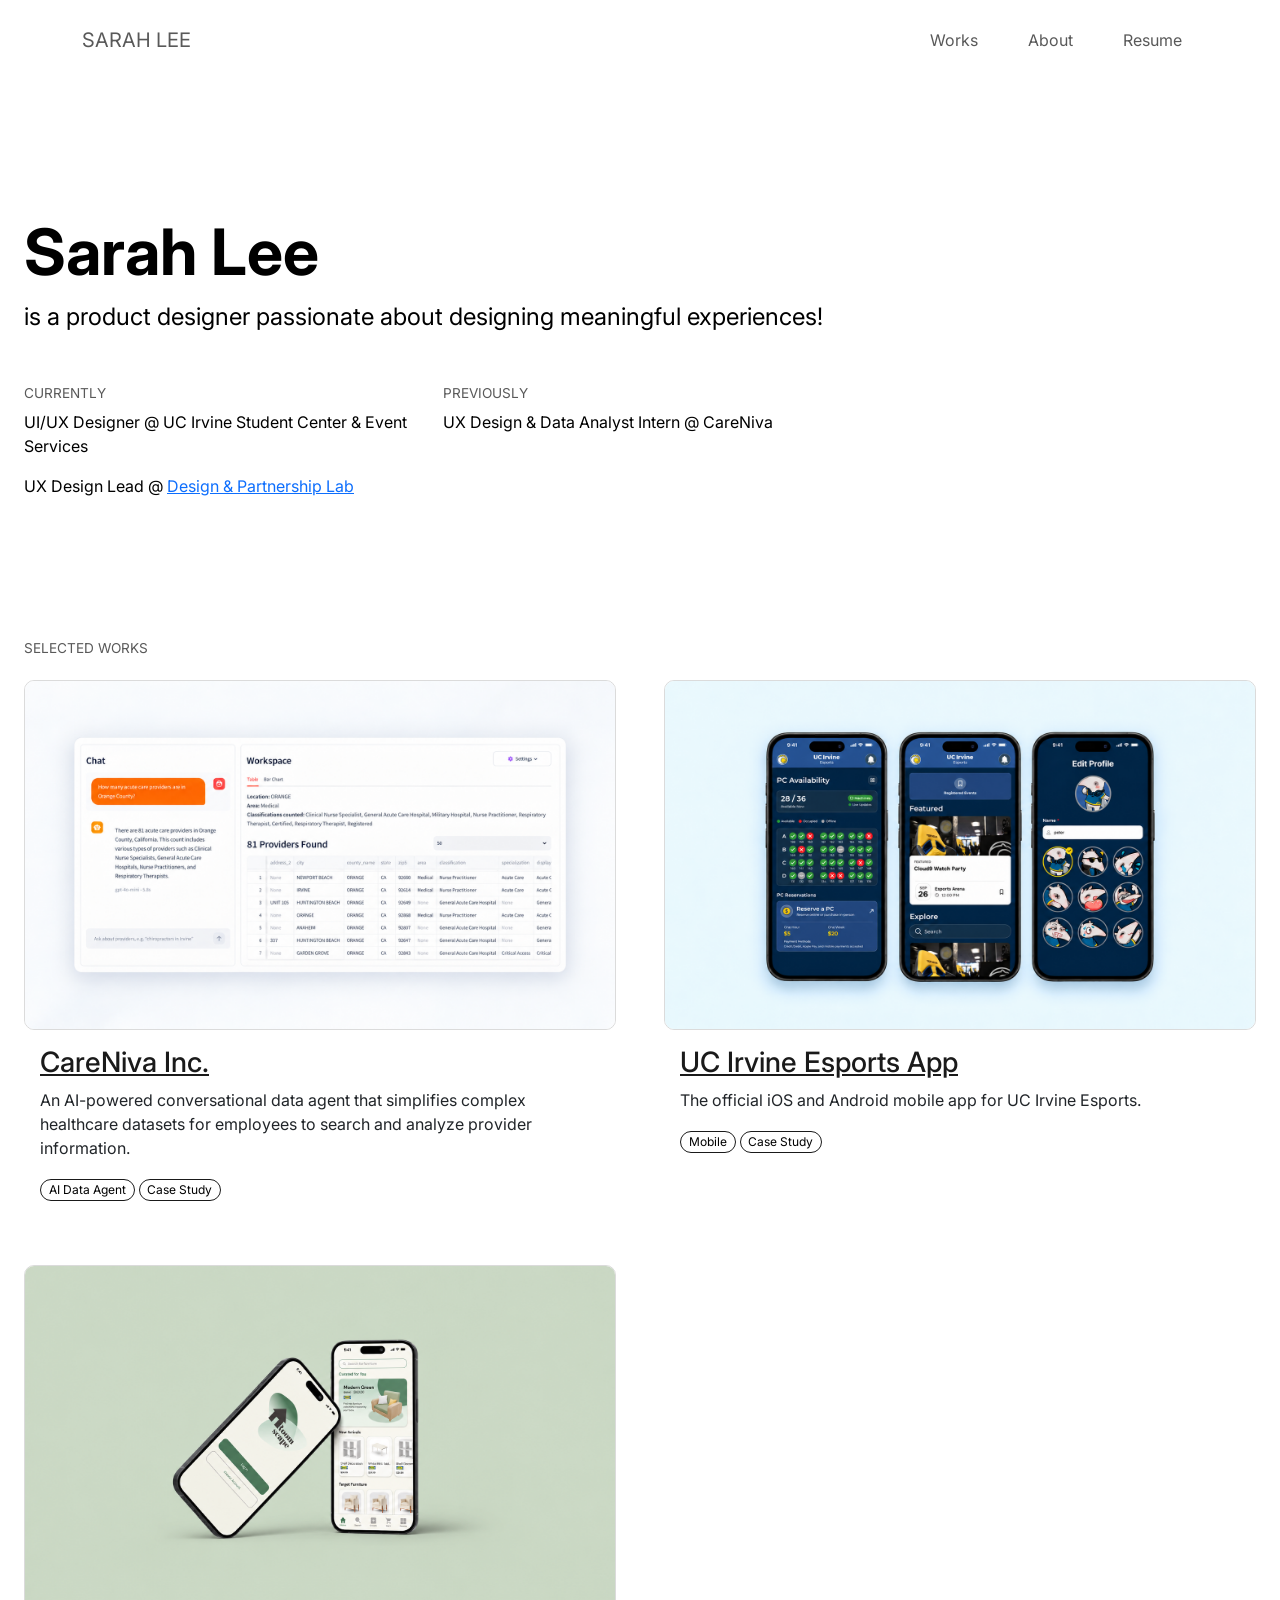
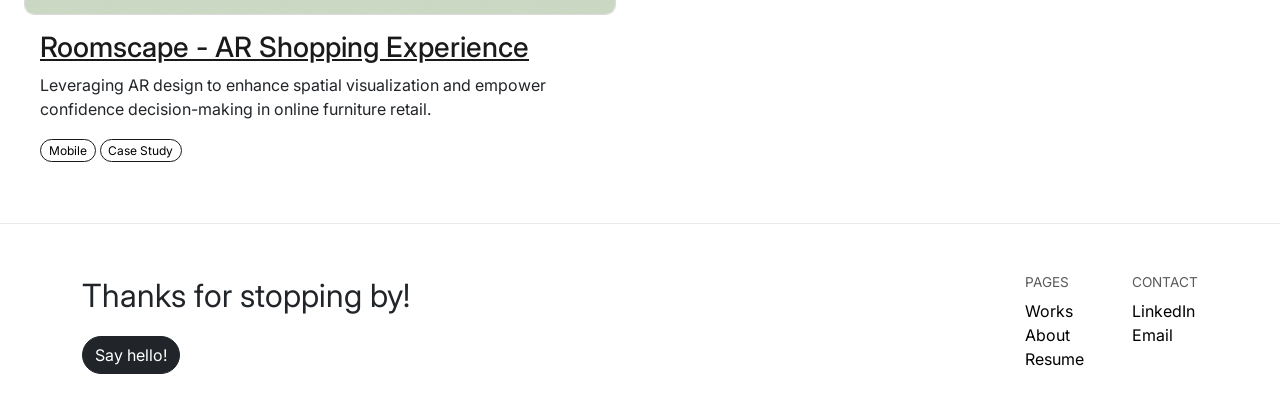
==== index.html @ 3496c500 "Edited roomscape cs" ====
<!doctype html>
<html lang="en">
  <!--
WRITTEN BY: Sarah Lee
EMAIL: sarahsl7@uci.edu
-->

  <head>
    <meta charset="utf-8" />
    <meta name="author" content="Sarah Lee" />
    <meta name="description" content="Portfolio" />
    <meta name="viewport" content="width=device-width,initial-scale=1" />
    <!-- you would link to an external stylesheet here! -->
    <link
      rel="stylesheet"
      href="./bootstrap-5.3.8-dist/css/bootstrap.min.css"
    />
    <link rel="stylesheet" href="index.css" />
    <!-- you would also link to Bootstrap here! -->
    <title>Sarah Lee's Portfolio</title>
  </head>
  <body>
    <a href="#main-content" class="skip-link">Skip to main content</a>
    <!-- nav bar -->
    <header>
      <nav class="navbar portfolio-nav cs-nav fixed-top" aria-label="Main">
        <div
          class="container d-flex justify-content-between align-items-center"
        >
          <a href="index.html" class="nav-brand">SARAH LEE</a>

          <ul class="nav justify-content-end">
            <li class="nav-item">
              <a
                class="nav-link"
                aria-current="page"
                href="#works"
                aria-label="Works"
                >Works</a
              >
            </li>
            <li class="nav-item">
              <a class="nav-link" href="about.html" aria-label="About">About</a>
            </li>
            <li class="nav-item">
              <a
                class="nav-link"
                href="resume.pdf"
                target="_blank"
                aria-label="Resume (opens in a new tab)"
                >Resume</a
              >
            </li>
          </ul>
        </div>
      </nav>
    </header>

    <!-- <a href="http://validator.w3.org/check?uri=referer"> W3C validator </a> -->
    <main id="main-content">
      <!-- hero/top section -->
      <section class="container top">
        <h1><strong>Sarah Lee</strong></h1>
        <p class="description">
          is a product designer passionate about designing meaningful
          experiences!
        </p>

        <div class="row mt-5">
          <div class="col-12 col-md-4 mb-3">
            <p class="label">Currently</p>
            <p>UI/UX Designer @ UC Irvine Student Center & Event Services</p>
            <p>
              UX Design Lead @
              <a
                href="https://daplab.ahnjune.com/"
                aria-label="Design & Partnership Lab"
                >Design & Partnership Lab</a
              >
            </p>
          </div>
          <div class="col-12 col-md-4 mb-3">
            <p class="label">Previously</p>
            <p>UX Design & Data Analyst Intern @ CareNiva</p>
          </div>
        </div>
      </section>

      <!-- works section -->
      <section id="works" class="container section">
        <h2 class="label mb-4">Selected Works</h2>

        <div class="row g-5">
          <!-- card #1 -->
          <div class="col-12 col-md-6">
            <div class="card h-100 works-card">
              <img
                src="CareNiva.png"
                class="card-img-top works-card-img"
                alt="Dashboard of the CareNiva AI data agent conversational bot."
              />
              <div class="card-body">
                <h3 class="card-title">
                  <a
                    href="casestudy1.html"
                    class="stretched-link works-link"
                    aria-label="CareNiva Inc."
                    >CareNiva Inc.</a
                  >
                </h3>
                <p class="card-description">
                  An AI-powered conversational data agent that simplifies
                  complex healthcare datasets for employees to search and
                  analyze provider information.
                </p>
                <div class="d-none d-md-block">
                  <span class="badge rounded-pill works-tag"
                    >AI Data Agent</span
                  >
                  <span class="badge rounded-pill works-tag">Case Study</span>
                </div>
              </div>
            </div>
          </div>

          <!-- card #2 -->
          <div class="col-12 col-md-6">
            <div class="card h-100 works-card">
              <img
                src="UCIesports.png"
                class="card-img-top works-card-img"
                alt="UC Irvine Esports app showing 3 different screens: PC availability, featured events, and editing a profile."
              />
              <div class="card-body">
                <h3 class="card-title">
                  <a
                    href="casestudy2.html"
                    class="stretched-link works-link"
                    aria-label="UC Irvine Esports App"
                    >UC Irvine Esports App</a
                  >
                </h3>
                <p class="card-description">
                  The official iOS and Android mobile app for UC Irvine Esports.
                </p>
                <div class="d-none d-md-block">
                  <span class="badge rounded-pill works-tag">Mobile</span>
                  <span class="badge rounded-pill works-tag">Case Study</span>
                </div>
              </div>
            </div>
          </div>

          <!-- card #3 -->
          <div class="col-12 col-md-6">
            <div class="card h-100 works-card">
              <img
                src="RoomscapeApp.png"
                class="card-img-top works-card-img"
                alt="Roomscape app on two phones showing a login screen and a home screen with furniture recommendations."
              />
              <div class="card-body">
                <h3 class="card-title">
                  <a
                    href="casestudy3.html"
                    class="stretched-link works-link"
                    aria-label="Roomscape"
                    >Roomscape - AR Shopping Experience</a
                  >
                </h3>
                <p class="card-description">
                  Leveraging AR design to enhance spatial visualization and
                  empower confidence decision-making in online furniture retail.
                </p>
                <div class="d-none d-md-block">
                  <span class="badge rounded-pill works-tag">Mobile</span>
                  <span class="badge rounded-pill works-tag">Case Study</span>
                </div>
              </div>
            </div>
          </div>
        </div>
      </section>
    </main>
    <!-- footer -->
    <footer id="contact" class="footer">
      <div class="container">
        <div class="row">
          <div class="col-12 col-md-6 mb-4 mb-md-0">
            <p class="footer-heading">Thanks for stopping by!</p>
            <a
              href="mailto:sarahsl7@uci.edu"
              class="btn btn-dark rounded-pill footer-btn"
              aria-label="Say hello: email Sarah Lee"
              >Say hello!</a
            >
          </div>

          <div
            class="col-12 col-md-6 d-flex gap-5 justify-content-start justify-content-md-end"
          >
            <div>
              <p class="label">Pages</p>
              <ul class="list-unstyled" aria-label="Pages">
                <li>
                  <a href="#works" class="footer-link" aria-label="Works"
                    >Works</a
                  >
                </li>
                <li>
                  <a href="about.html" class="footer-link" aria-label="About"
                    >About</a
                  >
                </li>
                <li>
                  <a
                    href="resume.pdf"
                    target="_blank"
                    rel="noopener noreferrer"
                    class="footer-link"
                    aria-label="Resume (opens in a new tab)"
                    >Resume</a
                  >
                </li>
              </ul>
            </div>

            <div>
              <p class="label">Contact</p>
              <ul class="list-unstyled" aria-label="Contact">
                <li>
                  <a
                    href="https://www.linkedin.com/in/sarah-lee-271b3a2b9/?isSelfProfile=true"
                    class="footer-link"
                    aria-label="LinkedIn"
                    >LinkedIn</a
                  >
                </li>
                <li>
                  <a
                    href="mailto:sarahsl7@uci.edu"
                    class="footer-link"
                    aria-label="Email Sarah Lee"
                    >Email</a
                  >
                </li>
              </ul>
            </div>
          </div>
        </div>
      </div>
    </footer>
    <script src="nav.js"></script>
  </body>
</html>
---- index.css ----
@import url("https://fonts.googleapis.com/css2?family=Inter:ital,opsz,wght@0,14..32,100..900;1,14..32,100..900&display=swap");

body {
  font-family: "Inter", sans-serif;
  padding-top: 90px;
}

.section {
  padding-top: 45px;
  padding-bottom: 45px;
}

.skip-link {
  color: white;
}

.portfolio-nav {
  padding: 20px;
}

.nav-brand {
  font-size: 20px;
  color: #595959;
  text-decoration: none;
}

.nav-brand:hover {
  color: #496d89;
}

.portfolio-nav .nav {
  display: flex;
  gap: 18px;
  justify-content: flex-end;
  color: #595959;
}

.portfolio-nav .nav-link {
  color: #595959;
}

.portfolio-nav .nav-link:hover {
  color: #496d89;
}

.top {
  color: black;
  position: relative;
}

@media screen and (max-width: 640px) {
  .top {
    padding-top: 40px;
    padding-bottom: 24px;
  }
}

@media screen and (min-width: 640px) and (max-width: 1024px) {
  .top {
    padding-top: 70px;
    padding-bottom: 45px;
  }
}

@media screen and (min-width: 1024px) {
  .top {
    padding-top: 100px;
    padding-bottom: 65px;
  }
}

.top h1 {
  color: black;
  font-size: 4em;
  font-weight: normal;
}

.description {
  font-size: 1.5em;
  margin-bottom: 2em;
}

.label {
  text-transform: uppercase;
  font-weight: normal;
  color: #595959;
  font-size: 0.85em;
  margin-bottom: 0.5em;
}

#works {
  scroll-margin-top: 50px;
}

.works-card-img {
  height: 350px;
  object-fit: cover;
  border-radius: 10px;
}

.works-card {
  overflow: hidden;
  border: none;
}

.works-card:hover {
  border-color: #496d89;
}

.works-card-img {
  border: 0.25px solid rgba(128, 128, 128, 0.283);
}

.works-tag {
  border: 1px solid #1a1a1a;
  font-weight: normal;
  background-color: white;
  color: black;
}

.works-link {
  color: #1a1a1a;
}

.card-body:hover .works-link {
  color: #496d89;
}

.card-body:hover .card-description {
  color: #496d89;
}

.profile-img {
  width: 100%;
  max-width: 450px;
  height: auto;
  border-radius: 12px;
}

.about-description {
  font-size: 2em;
  line-height: 1;
  margin-bottom: 1rem;
  overflow-wrap: anywhere;
}

.about-text p {
  overflow-wrap: anywhere;
}

.about-tag {
  border: 1px solid #1a1a1a;
  font-weight: normal;
  background-color: white;
  color: black;
}

.about-toolbox {
  margin-top: 60px;
}

.footer {
  padding-top: 48px;
  padding-bottom: 24px;
  background-color: white;
  border-top: 1px;
  border-top-color: #ebebeb;
  border-top-style: solid;
}

.footer-heading {
  font-weight: normal;
  font-size: 2em;
  margin-bottom: 3%;
}

.footer-btn:hover {
  background-color: #496d89;
}

.footer-link {
  text-decoration: none;
  color: black;
}

.footer-link:hover {
  color: #496d89;
}

.back-button {
  display: inline-block;
  margin-bottom: 1.5rem;
  margin-top: 1.5rem;
  color: #595959;
  text-decoration: none;
}

.back-button:hover {
  color: #496d89;
}

.cs-hero-img {
  width: 100%;
  height: 600px;
  object-fit: cover;
}

.cs-summary {
  margin-bottom: 5%;
  font-weight: normal;
}

.contact-form .form-label {
  text-transform: uppercase;
}

/* ---------- Case study page ---------- */
.cs-page {
  padding-top: 0;
}

.cs-nav {
  background-color: transparent;
  border-bottom-color: transparent;
  transition:
    background-color 0.2s,
    border-color 0.2s;
}

.cs-nav.scrolled {
  background-color: white;
  border-bottom-color: #ebebeb;
}

.cs-banner {
  padding-top: 100px;
  background-color: #ebf9fe;
  line-height: 0;
}

.cs-banner-img {
  display: block;
  width: 100%;
  height: 260px;
  object-fit: contain;
}

.cs-header {
  padding-top: 2.5rem;
}

.cs-title {
  font-weight: normal;
  font-size: 2rem;
  letter-spacing: -0.02em;
  margin-bottom: 0.5rem;
}

.cs-summary {
  color: #595959;
  font-weight: normal;
  font-size: 1rem;
  margin-bottom: 0;
}

.cs-store-badge {
  display: block;
  height: 48px;
  width: auto;
}

.cs-meta {
  margin-top: 2rem;
  padding-top: 1.5rem;
  padding-bottom: 0.5rem;
  border-top: 1px solid #ebebeb;
  border-bottom: 1px solid #ebebeb;
}

.cs-meta p {
  margin-bottom: 0.25rem;
}

.cs-body {
  padding-top: 2.5rem;
  padding-bottom: 4rem;
}

.cs-side .back-button {
  margin-top: 0;
}

.cs-sections ul {
  margin-bottom: 0;
}

.cs-section-link {
  color: #595959;
  text-decoration: none;
}

.cs-section-link:hover,
.cs-section-link.active {
  color: #1a1a1a;
}

.cs-eyebrow {
  margin-bottom: 1rem;
  color: rgb(0, 0, 227);
  font-size: 0.75rem;
  letter-spacing: 0.1em;
  text-transform: uppercase;
}

.cs-subeyebrow {
  margin-top: 2.5rem;
  margin-bottom: 1.25rem;
}

.cs-section {
  padding-top: 3.5rem;
  scroll-margin-top: 90px;
}

.cs-section:first-child {
  padding-top: 0;
}

.cs-section h2 {
  margin-bottom: 1.5rem;
  font-size: 1rem;
  font-weight: normal;
  letter-spacing: -0.01em;
  line-height: 1.375;
}

.cs-section h3 {
  margin-bottom: 0.5rem;
  font-size: 1.25rem;
  font-weight: normal;
}

.cs-section p {
  line-height: 1.65;
  overflow-wrap: anywhere;
}

.cs-box {
  margin-top: 1.5rem;
  padding: 1.75rem;
  border-radius: 16px;
  background-color: #f8f9fa;
}

.cs-box p:last-child {
  margin-bottom: 1rem;
}

.cs-content {
  max-width: 944px;
}

.cs-feature {
  padding: 2.5rem 0;
}

.cs-feature p {
  margin-bottom: 0;
}

.cs-feature + .cs-feature {
  margin-top: 1rem;
}

.cs-feature .cs-panel {
  aspect-ratio: 1 / 1;
  overflow: hidden;
  border-radius: 6px;
}

.cs-feature .cs-panel span {
  display: block;
  width: 100%;
  height: 100%;
}

.cs-feature .cs-panel img {
  display: block;
  width: 100%;
  height: 100%;
  object-fit: cover;
  transform: scale(1.45);
}

/* each screenshot has its phone at a slightly different spot, so nudge it to the center */
.cs-feature .cs-panel img.cs-shot-pc {
  transform: translate(-6.4%, 12.7%) scale(1.45);
}

.cs-feature .cs-panel img.cs-shot-event {
  transform: translate(0, 9.4%) scale(1.45);
}

.cs-feature .cs-panel img.cs-shot-rewards {
  transform: translate(2.1%, 9.9%) scale(1.45);
}

.cs-panel {
  display: flex;
  justify-content: center;
  color: #595959;
  text-align: center;
}

.cs-panel-wide {
  display: block;
  margin-top: 1rem;
  overflow: hidden;
  border: 1px solid #f5f5f5;
  border-radius: 12px;
}

.cs-panel-wide span {
  display: block;
}

.cs-panel-wide img {
  display: block;
  width: 100%;
  height: auto;
}

.cs-rule {
  margin: 1rem 0;
  border-color: #ebebeb;
  opacity: 1;
}

.cs-pain li {
  position: relative;
  padding-left: 1.75rem;
  margin-bottom: 0.9rem;
  line-height: 1.5;
}

.cs-pain li::before {
  content: "\2715";
  content: "\2715" / "";
  position: absolute;
  left: 0;
  color: rgb(0, 0, 227);
}

@media screen and (min-width: 768px) {
  .cs-banner-img {
    height: 460px;
  }

  .cs-title {
    font-size: 3rem;
  }

  .cs-section {
    padding-top: 5rem;
  }

  .cs-section h2 {
    font-size: 2.2rem;
  }

  .cs-side {
    position: sticky;
    top: 110px;
  }

  .cs-sections {
    border-left: 1px solid #ebebeb;
  }

  .cs-section-link {
    display: block;
    margin-left: -1px;
    padding: 0.35rem 0 0.35rem 1rem;
    border-left: 2px solid transparent;
  }

  .cs-section-link.active {
    border-left-color: rgb(0, 0, 227);
  }
}

@media screen and (max-width: 640px) {
  .cs-banner {
    padding-top: 180px;
  }

  .cs-box {
    padding: 1.25rem;
  }

  .cs-panel {
    min-height: 180px;
  }
}

/* ---------- Case study page: text size and side margins ---------- */
.cs-page {
  font-size: 0.9375rem;
}

/* the nav keeps the same text size as the other pages */
.cs-page .portfolio-nav {
  font-size: 1rem;
}
/*
.cs-page main .container {
  --bs-gutter-x: 3rem;
  max-width: 1180px;
} */
main .container {
  --bs-gutter-x: 3rem;
  max-width: 1300px;
}

.cs-page .cs-title {
  font-size: 2.1rem;
}

.cs-page .cs-summary {
  font-size: 1rem;
}

.cs-page .cs-eyebrow {
  font-size: 0.7rem;
}

.cs-page .cs-section h2 {
  font-size: 1.625rem;
}

.cs-page .cs-section h3 {
  font-size: 1.15rem;
}

@media screen and (min-width: 768px) {
  .cs-page .cs-title {
    font-size: 2.75rem;
  }

  .cs-page .cs-section h2 {
    font-size: 2.05rem;
  }
}

/* ---------- About page: art carousel ---------- */
/* 120px from the content above (the about section already has 45px of bottom padding) */
.art-section {
  padding-top: 75px;
  padding-bottom: 5rem;
}

.art-heading {
  margin: 0 0 8px;
  font-size: 1.5rem;
  font-weight: 500;
  line-height: 30px;
}

.art-text {
  margin: 0 0 24px;
  font-size: 1rem;
  font-weight: 400;
  line-height: 1.45;
}

.art-carousel {
  overflow: hidden;
  border-radius: 10px;
}

.art-track {
  display: flex;
  gap: 16px;
  width: max-content;
  margin: 0;
  padding: 0;
  list-style: none;
  animation: art-scroll 85s linear infinite;
}

.art-track li {
  flex: none;
}

.art-track img {
  display: block;
  width: 187px;
  height: 249px;
  object-fit: cover;
  border-radius: 10px;
}

/* moves exactly one copy of the images (plus one gap) to the left, then repeats */
@keyframes art-scroll {
  to {
    transform: translateX(calc(-50% - 8px));
  }
}

/* people who ask for less motion get a still strip they can scroll by hand */
@media (prefers-reduced-motion: reduce) {
  .art-track {
    animation: none;
  }

  .art-track li[aria-hidden="true"] {
    display: none;
  }

  .art-carousel {
    overflow-x: auto;
  }
}

/* ---------- About page: what I'm up to / learning ---------- */
.about-now {
  margin-top: 4rem;
}

.about-now .about-now-label {
  margin-bottom: 8px;
  font-size: 1rem;
  font-weight: 500;
  line-height: 1.15;
}

.about-now .about-now-text {
  margin-bottom: 0;
  font-size: 1rem;
  line-height: 1.45;
}

/* ---------- About page: work experience ---------- */
/* 120px from the content above (the about section already has 45px of bottom padding) */
.exp-section {
  padding-top: 75px;
}

.exp-heading {
  margin: 0;
  font-size: 1.5rem;
  font-weight: 400;
  line-height: 30px;
}

.exp-resume {
  display: inline-flex;
  align-items: center;
  gap: 6px;
  color: #595959;
  text-decoration: none;
}

.exp-arrow {
  flex: none;
  transition: transform 0.15s;
}

.exp-resume:hover .exp-arrow {
  transform: translate(2px, -2px);
}

.exp-resume:hover {
  color: #496d89;
}

.exp-list {
  margin: 24px 0 0;
  padding: 0;
  list-style: none;
}

.exp-row {
  display: flex;
  flex-wrap: wrap;
  align-items: center;
  column-gap: 8px;
  row-gap: 2px;
  min-height: 24px;
  /* thin line 8px under each row, like the example (7px padding + 1px border) */
  padding-bottom: 7px;
  border-bottom: 1px solid #ebebeb;
}

/* keeps your 49px row-to-row spacing: 32px row + 17px gap */
.exp-row + .exp-row {
  margin-top: 17px;
}

/* no line under the last job */
.exp-row:last-child {
  border-bottom-color: transparent;
}

.exp-logo {
  display: flex;
  flex: none;
  align-items: center;
  justify-content: center;
  width: 24px;
  height: 24px;
  margin-right: 8px;
  color: #595959;
  font-size: 12px;
  font-weight: 500;
}

.exp-logo img {
  display: block;
  width: 100%;
  height: 100%;
  object-fit: contain;
}

.exp-company {
  font-size: 1rem;
  font-weight: 500;
  line-height: 1.45;
}

.exp-sep {
  color: #cfcfcf;
}

.exp-role,
.exp-year {
  color: #868686;
  font-size: 1rem;
  line-height: 1.45;
}

.exp-year {
  margin-left: auto;
}

/* the carousel follows the experience list: 120px gap */
.exp-section + .art-section {
  padding-top: 120px;
}

/* ---------- CareNiva case study ---------- */
.cs-banner-careniva {
  background-color: #fafcfe;
}

.cs-banner-roomscape {
  background-color: #cbd8c5;
}

.cs-link-btn {
  min-width: 9.5rem;
  font-size: 0.9rem;
}

.cs-subhead {
  margin-top: 3rem;
  margin-bottom: 1rem;
}

.cs-after-table {
  margin-top: 1.5rem;
}

.cs-stats {
  margin-top: 2rem;
  padding: 1.5rem 0 0.5rem;
  border-top: 1px solid #ebebeb;
  border-bottom: 1px solid #ebebeb;
}

.cs-guiding {
  padding: 3.5rem 2rem;
  border: 2px solid rgb(0, 0, 227);
  border-radius: 16px;
  background-color: #f5f5f5;
  text-align: center;
}

.cs-guiding .cs-eyebrow {
  margin-bottom: 1rem;
  color: #595959;
  letter-spacing: 0.08em;
}

.cs-section .cs-guiding-text {
  margin: 0 auto;
  font-size: 1.75rem;
  line-height: 1.4;
  letter-spacing: -0.01em;
}

.cs-guiding-accent {
  color: rgb(0, 0, 227);
}

@media screen and (max-width: 640px) {
  .cs-guiding {
    padding: 2rem 1.25rem;
  }

  .cs-section .cs-guiding-text {
    font-size: 1.35rem;
  }
}

.cs-goal {
  height: 100%;
  padding: 1.75rem;
  border-radius: 16px;
  background-color: #f5f5f5;
}

.cs-goal img {
  display: block;
  width: auto;
  height: 64px;
  margin-bottom: 1.25rem;
}

.cs-section .cs-goal p {
  margin-bottom: 0;
  color: #595959;
}

.cs-solutions {
  margin-bottom: 1.5rem;
}

.cs-solution-row {
  display: grid;
  grid-template-columns: 1fr auto 1fr;
  gap: 1.5rem;
  align-items: center;
  padding: 1.25rem 0;
}

.cs-section .cs-solution-q p {
  margin-bottom: 0;
  color: #595959;
  font-size: 1.1rem;
}

.cs-section .cs-solution-q p + p {
  margin-top: 1.25rem;
}

.cs-section .cs-solution-a {
  margin-bottom: 0;
  color: rgb(0, 0, 227);
  font-size: 1.1rem;
  font-weight: 600;
}

.cs-solution-arrow {
  color: rgb(0, 0, 227);
}

@media screen and (max-width: 640px) {
  .cs-solution-row {
    grid-template-columns: 1fr;
    gap: 0.75rem;
  }

  .cs-solution-arrow {
    transform: rotate(90deg);
    transform-origin: 9px 9px;
    margin: 0.5rem 0;
  }
}

.cs-stats + p {
  margin-top: 1.5rem;
}

.cs-stat-number {
  margin-bottom: 0.5rem;
  font-size: 2.5rem;
  letter-spacing: -0.02em;
  line-height: 1.1;
}

.cs-stat-label {
  color: #595959;
  font-size: 0.9rem;
  line-height: 1.5;
}

.cs-steps {
  margin-top: 1rem;
  margin-bottom: 1.5rem;
}

.cs-steps .cs-eyebrow {
  margin-bottom: 0.5rem;
}

/* design-process row: tighter under its label, arrows between steps */
.cs-steps.cs-process {
  margin-top: -1rem;
}

.cs-process-arrow {
  display: none;
}

@media screen and (min-width: 992px) {
  .cs-process {
    flex-wrap: nowrap;
    justify-content: space-between;
  }

  .cs-process > .col-lg {
    flex: 0 1 auto;
    width: auto;
    max-width: 11rem;
  }

  .cs-process-arrow {
    display: block;
    flex: 0 0 auto;
    width: auto;
    padding-top: 1.9rem;
    color: #595959;
    font-size: 1.25rem;
    line-height: 1;
  }
}

.cs-bullets {
  padding-left: 1.25rem;
  line-height: 1.65;
}

.cs-bullets li {
  margin-bottom: 0.5rem;
}

/* tables scroll sideways on small screens instead of squashing */
.cs-table-wrap {
  margin-top: 1rem;
}

.cs-table {
  --bs-table-bg: transparent;
  --bs-table-border-color: #ebebeb;
  min-width: 560px;
  margin-bottom: 0;
  font-size: 0.9rem;
}

.cs-table th,
.cs-table td {
  padding: 0.85rem 1rem 0.85rem 0;
  vertical-align: top;
  line-height: 1.5;
}

.cs-table thead th {
  color: #595959;
  font-size: 0.75rem;
  font-weight: normal;
  letter-spacing: 0.08em;
  text-transform: uppercase;
}

.cs-table tbody th {
  font-weight: 500;
}

.cs-box-flush {
  height: 100%;
  margin-top: 0;
}

.cs-decision {
  height: 100%;
  padding-top: 1.5rem;
  border-top: 1px solid #ebebeb;
}

.cs-decision .cs-eyebrow {
  margin-bottom: 0.5rem;
}

.cs-figure {
  margin: 0 0 3rem;
}

.cs-caption {
  margin-top: 0.75rem;
  color: #595959;
  font-size: 0.85rem;
  line-height: 1.5;
}

.cs-panel-narrow {
  max-width: 360px;
}

.cs-panel-diagram {
  padding: 1.5rem 1rem;
}

.cs-todo {
  padding: 0.05em 0.35em;
  border-radius: 4px;
  background-color: #fff3bf;
  color: #1a1a1a;
}

.cs-panel-wide.cs-todo-panel {
  display: flex;
  align-items: center;
  justify-content: center;
  min-height: 180px;
  padding: 1.5rem;
  background-color: #f8f9fa;
  text-align: center;
}

@media screen and (max-width: 640px) {
  .cs-stat-number {
    font-size: 2rem;
  }
}
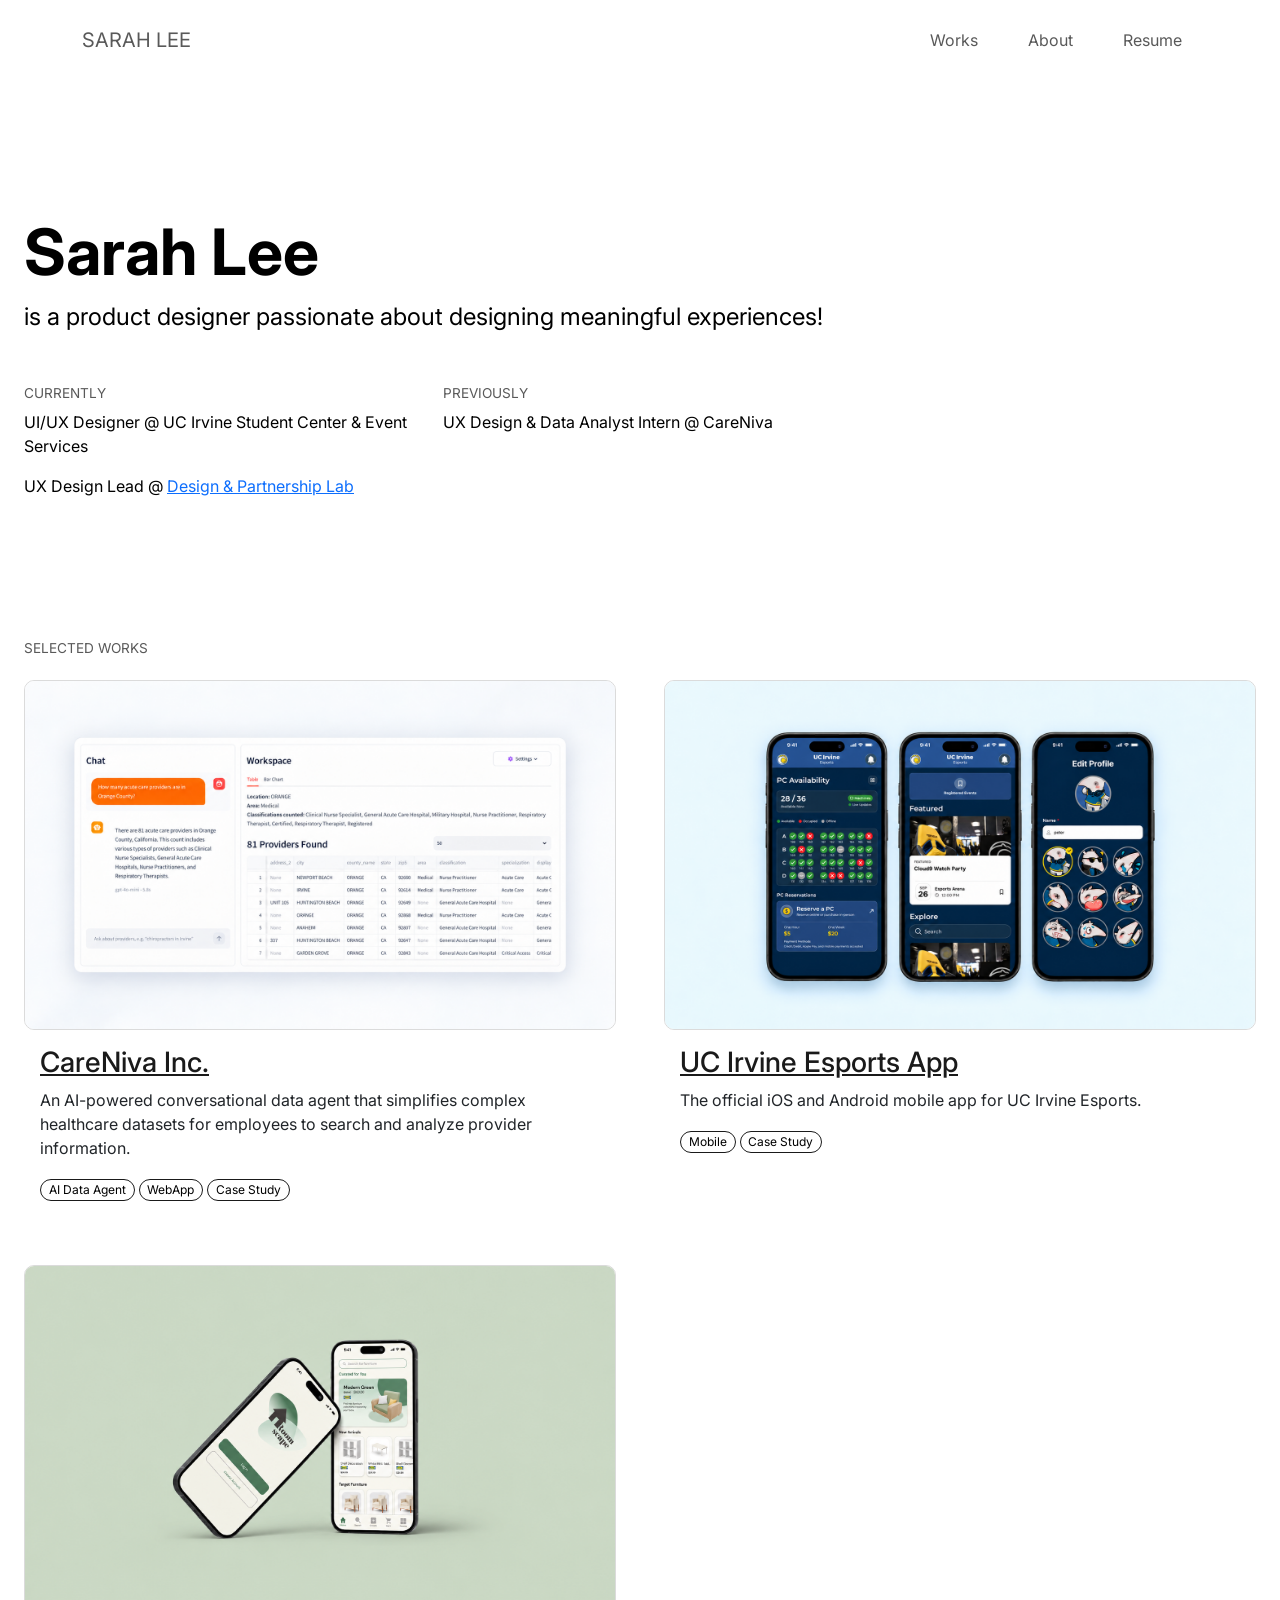
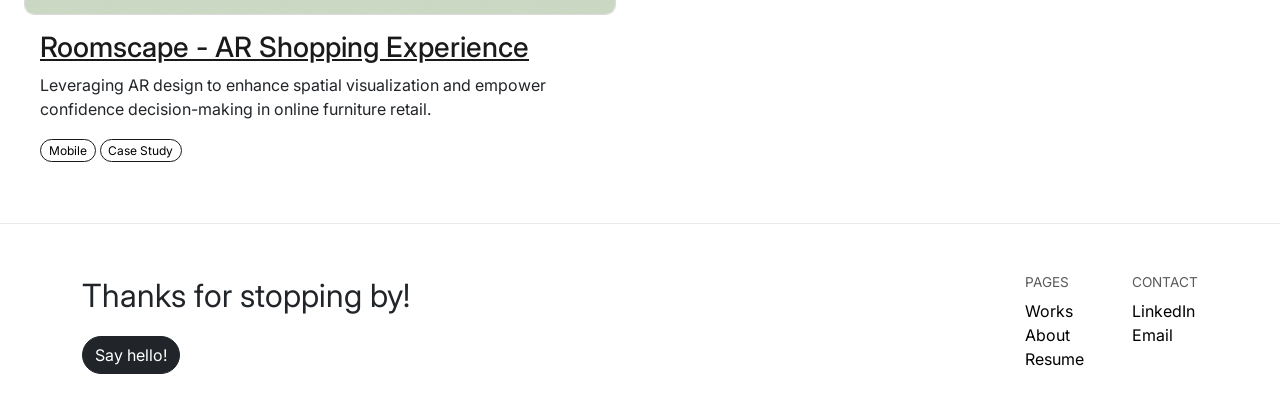
==== commit f97fdd38: "Finished Roomscape CS" ====
--- a/index.html
+++ b/index.html
@@ -117,6 +117,7 @@
                   <span class="badge rounded-pill works-tag"
                     >AI Data Agent</span
                   >
+                  <span class="badge rounded-pill works-tag">WebApp</span>
                   <span class="badge rounded-pill works-tag">Case Study</span>
                 </div>
               </div>
--- a/index.css
+++ b/index.css
@@ -878,6 +878,31 @@
   }
 }
 
+.cs-panel-wide.cs-panel-gray {
+  padding: 1.5rem;
+  border-color: #f5f5f5;
+  background-color: #f5f5f5;
+}
+
+.cs-flow {
+  margin-top: 3rem;
+  margin-bottom: 1.5rem;
+}
+
+.cs-flow-label {
+  margin-bottom: 0.5rem;
+}
+
+.cs-flow-video {
+  display: block;
+  width: 100%;
+  max-width: 280px;
+  height: auto;
+  margin: 0 auto;
+  border-radius: 16px;
+  background-color: #f5f5f5;
+}
+
 .cs-stats + p {
   margin-top: 1.5rem;
 }
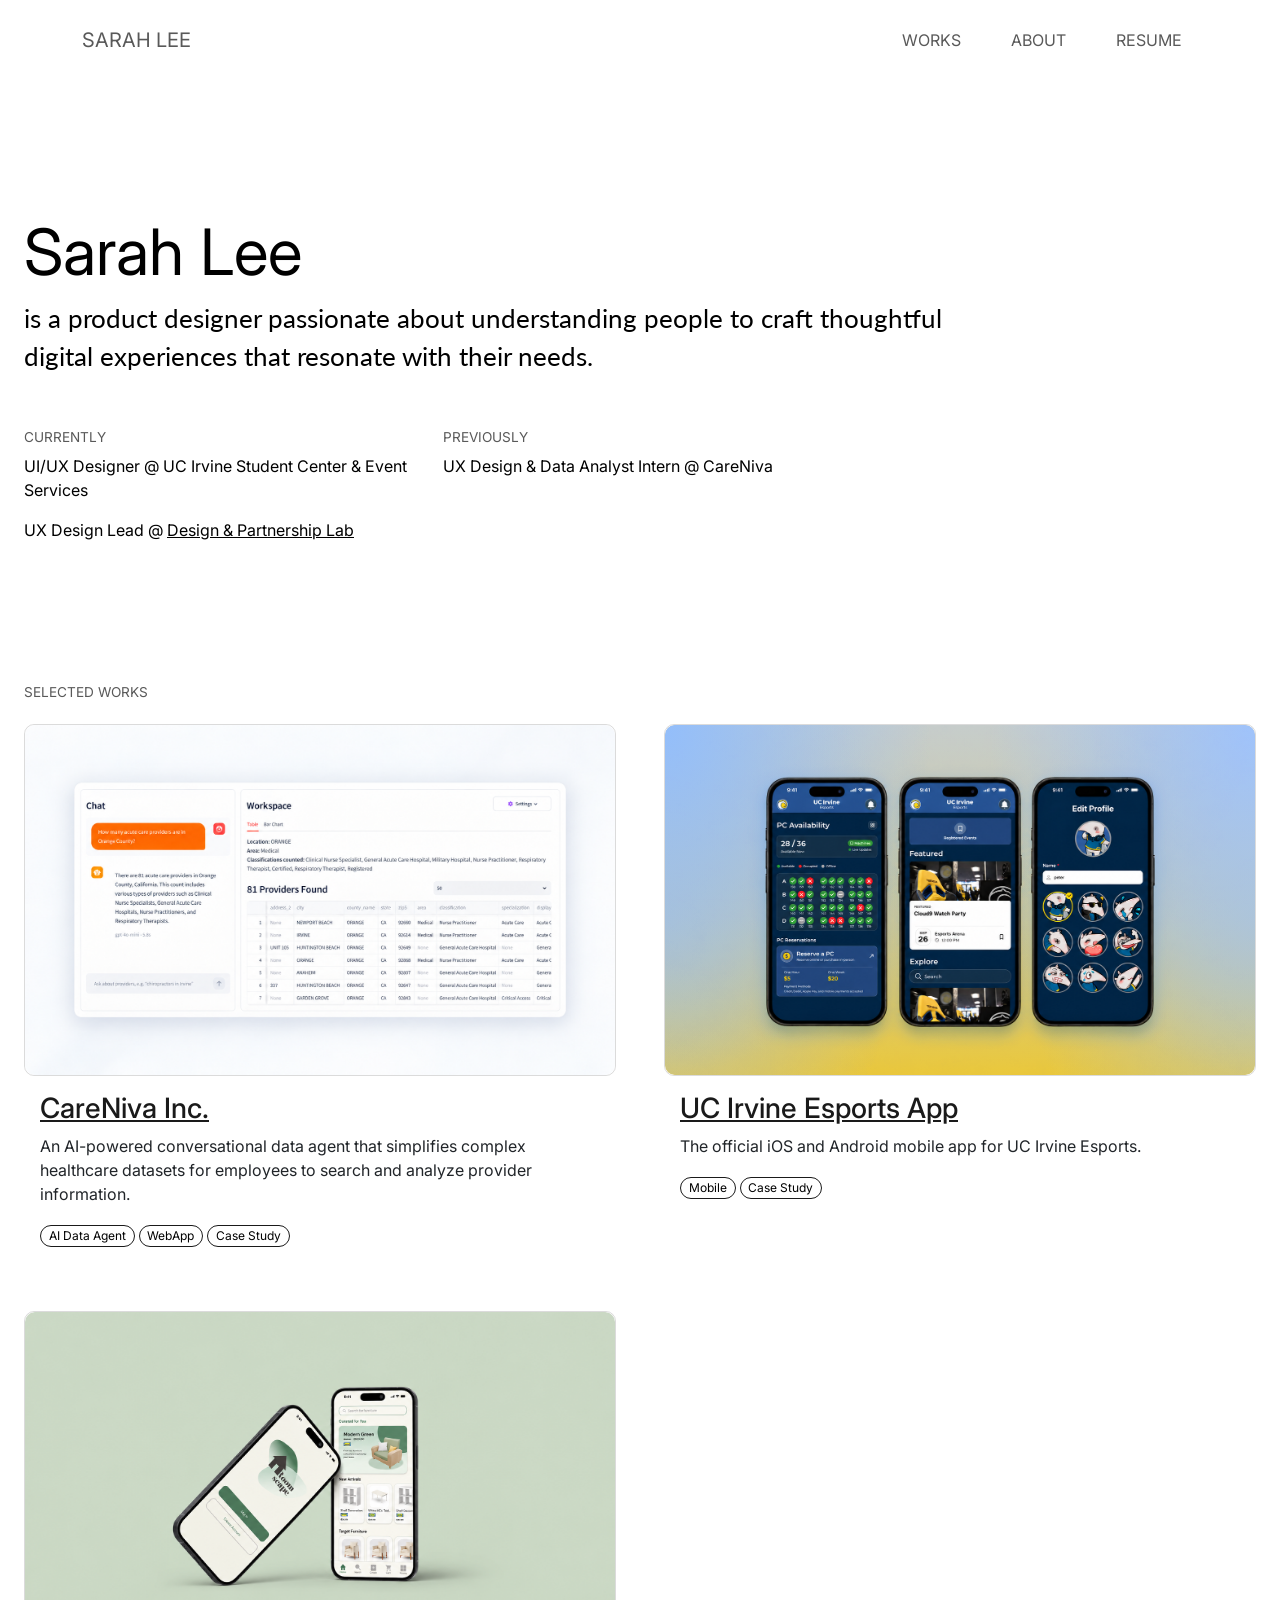
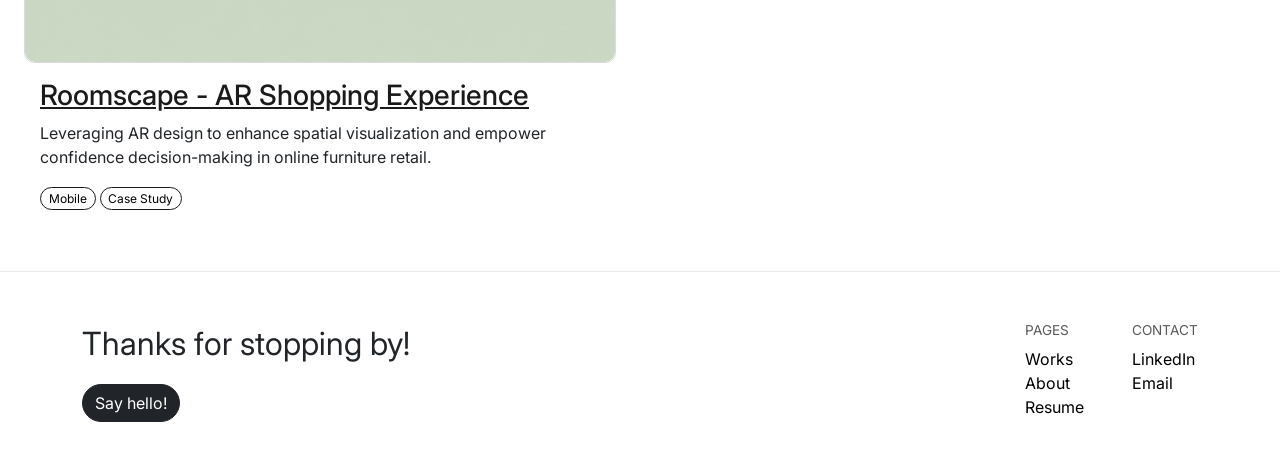
==== commit 6ea6c696: "edited esports cover" ====
--- a/index.html
+++ b/index.html
@@ -36,11 +36,11 @@
                 aria-current="page"
                 href="#works"
                 aria-label="Works"
-                >Works</a
+                >WORKS</a
               >
             </li>
             <li class="nav-item">
-              <a class="nav-link" href="about.html" aria-label="About">About</a>
+              <a class="nav-link" href="about.html" aria-label="About">ABOUT</a>
             </li>
             <li class="nav-item">
               <a
@@ -48,7 +48,7 @@
                 href="resume.pdf"
                 target="_blank"
                 aria-label="Resume (opens in a new tab)"
-                >Resume</a
+                >RESUME</a
               >
             </li>
           </ul>
@@ -60,10 +60,11 @@
     <main id="main-content">
       <!-- hero/top section -->
       <section class="container top">
-        <h1><strong>Sarah Lee</strong></h1>
+        <h1>Sarah Lee</h1>
         <p class="description">
-          is a product designer passionate about designing meaningful
-          experiences!
+          is a product designer passionate about understanding people to craft
+          thoughtful<br />
+          digital experiences that resonate with their needs.
         </p>
 
         <div class="row mt-5">
@@ -94,11 +95,13 @@
           <!-- card #1 -->
           <div class="col-12 col-md-6">
             <div class="card h-100 works-card">
-              <img
-                src="CareNiva.png"
-                class="card-img-top works-card-img"
-                alt="Dashboard of the CareNiva AI data agent conversational bot."
-              />
+              <div class="works-card-media">
+                <img
+                  src="CareNiva.png"
+                  class="card-img-top works-card-img"
+                  alt="Dashboard of the CareNiva AI data agent conversational bot."
+                />
+              </div>
               <div class="card-body">
                 <h3 class="card-title">
                   <a
@@ -127,11 +130,13 @@
           <!-- card #2 -->
           <div class="col-12 col-md-6">
             <div class="card h-100 works-card">
-              <img
-                src="UCIesports.png"
-                class="card-img-top works-card-img"
-                alt="UC Irvine Esports app showing 3 different screens: PC availability, featured events, and editing a profile."
-              />
+              <div class="works-card-media">
+                <img
+                  src="UCIesports-cover.png"
+                  class="card-img-top works-card-img works-card-img-esports"
+                  alt="UC Irvine Esports app showing 3 different screens: PC availability, featured events, and editing a profile."
+                />
+              </div>
               <div class="card-body">
                 <h3 class="card-title">
                   <a
@@ -155,11 +160,13 @@
           <!-- card #3 -->
           <div class="col-12 col-md-6">
             <div class="card h-100 works-card">
-              <img
-                src="RoomscapeApp.png"
-                class="card-img-top works-card-img"
-                alt="Roomscape app on two phones showing a login screen and a home screen with furniture recommendations."
-              />
+              <div class="works-card-media">
+                <img
+                  src="RoomscapeApp.png"
+                  class="card-img-top works-card-img"
+                  alt="Roomscape app on two phones showing a login screen and a home screen with furniture recommendations."
+                />
+              </div>
               <div class="card-body">
                 <h3 class="card-title">
                   <a
--- a/index.css
+++ b/index.css
@@ -1,4 +1,29 @@
-@import url("https://fonts.googleapis.com/css2?family=Inter:ital,opsz,wght@0,14..32,100..900;1,14..32,100..900&display=swap");
+@import url("https://fonts.googleapis.com/css2?family=Inter:ital,opsz,wght@0,14..32,100..900;1,14..32,100..900&family=Lato:wght@400;700&family=Libre+Baskerville:wght@400;700&display=swap");
+
+:root {
+  --esports-gradient:
+    radial-gradient(
+      ellipse 45% 100% at 0% 0%,
+      #93befb 0%,
+      rgba(147, 190, 251, 0) 100%
+    ),
+    radial-gradient(
+      ellipse 45% 100% at 100% 0%,
+      #9fc3fb 0%,
+      rgba(159, 195, 251, 0) 100%
+    ),
+    radial-gradient(
+      ellipse 40% 90% at 0% 55%,
+      rgba(173, 193, 207, 0.8) 0%,
+      rgba(173, 193, 207, 0) 100%
+    ),
+    radial-gradient(
+      ellipse 40% 90% at 100% 55%,
+      rgba(178, 196, 201, 0.8) 0%,
+      rgba(178, 196, 201, 0) 100%
+    ),
+    linear-gradient(to bottom, #c6cdcb 0%, #d0ca98 55%, #eac83b 100%);
+}
 
 body {
   font-family: "Inter", sans-serif;
@@ -25,7 +50,7 @@
 }
 
 .nav-brand:hover {
-  color: #496d89;
+  color: #5965c9;
 }
 
 .portfolio-nav .nav {
@@ -40,12 +65,20 @@
 }
 
 .portfolio-nav .nav-link:hover {
-  color: #496d89;
+  color: #5965c9;
 }
 
 .top {
   color: black;
   position: relative;
+}
+
+.top a {
+  color: inherit;
+}
+
+.top a:hover {
+  color: #5965C9;
 }
 
 @media screen and (max-width: 640px) {
@@ -71,12 +104,14 @@
 
 .top h1 {
   color: black;
+  font-family: "Inter", Inter, serif;
   font-size: 4em;
   font-weight: normal;
 }
 
 .description {
-  font-size: 1.5em;
+  font-family: "Lato", sans-serif;
+  font-size: 1.6em;
   margin-bottom: 2em;
 }
 
@@ -99,16 +134,43 @@
 }
 
 .works-card {
+  border: none;
+}
+
+.works-card-media {
   overflow: hidden;
-  border: none;
+  border: 0.25px solid rgba(128, 128, 128, 0.283);
+  border-radius: 10px;
+}
+
+.works-card-img {
+  display: block;
+  transition: transform 400ms ease-out;
+}
+
+.works-card:focus-within .works-card-img {
+  transform: scale(1.04);
+}
+
+@media (hover: hover) {
+  .works-card:hover .works-card-img {
+    transform: scale(1.04);
+  }
+}
+
+@media (prefers-reduced-motion: reduce) {
+  .works-card-img {
+    transition: none;
+  }
+
+  .works-card:hover .works-card-img,
+  .works-card:focus-within .works-card-img {
+    transform: none;
+  }
 }
 
 .works-card:hover {
-  border-color: #496d89;
-}
-
-.works-card-img {
-  border: 0.25px solid rgba(128, 128, 128, 0.283);
+  border-color: #5965c9;
 }
 
 .works-tag {
@@ -123,11 +185,11 @@
 }
 
 .card-body:hover .works-link {
-  color: #496d89;
+  color: #5965c9;
 }
 
 .card-body:hover .card-description {
-  color: #496d89;
+  color: #5965c9;
 }
 
 .profile-img {
@@ -175,7 +237,7 @@
 }
 
 .footer-btn:hover {
-  background-color: #496d89;
+  background-color: #5965c9;
 }
 
 .footer-link {
@@ -184,7 +246,7 @@
 }
 
 .footer-link:hover {
-  color: #496d89;
+  color: #5965c9;
 }
 
 .back-button {
@@ -196,7 +258,7 @@
 }
 
 .back-button:hover {
-  color: #496d89;
+  color: #5965c9;
 }
 
 .cs-hero-img {
@@ -299,14 +361,17 @@
   text-decoration: none;
 }
 
-.cs-section-link:hover,
 .cs-section-link.active {
   color: #1a1a1a;
 }
 
+.cs-section-link:hover {
+  color: #5965c9;
+}
+
 .cs-eyebrow {
   margin-bottom: 1rem;
-  color: rgb(0, 0, 227);
+  color: #5965c9;
   font-size: 0.75rem;
   letter-spacing: 0.1em;
   text-transform: uppercase;
@@ -485,7 +550,7 @@
   }
 
   .cs-section-link.active {
-    border-left-color: rgb(0, 0, 227);
+    border-left-color: #5965c9;
   }
 }
 
@@ -671,7 +736,7 @@
 }
 
 .exp-resume:hover {
-  color: #496d89;
+  color: #5965c9;
 }
 
 .exp-list {
@@ -753,6 +818,14 @@
   background-color: #fafcfe;
 }
 
+.cs-banner-esports {
+  background: var(--esports-gradient);
+}
+
+.works-card-img-esports {
+  background: var(--esports-gradient);
+}
+
 .cs-banner-roomscape {
   background-color: #cbd8c5;
 }
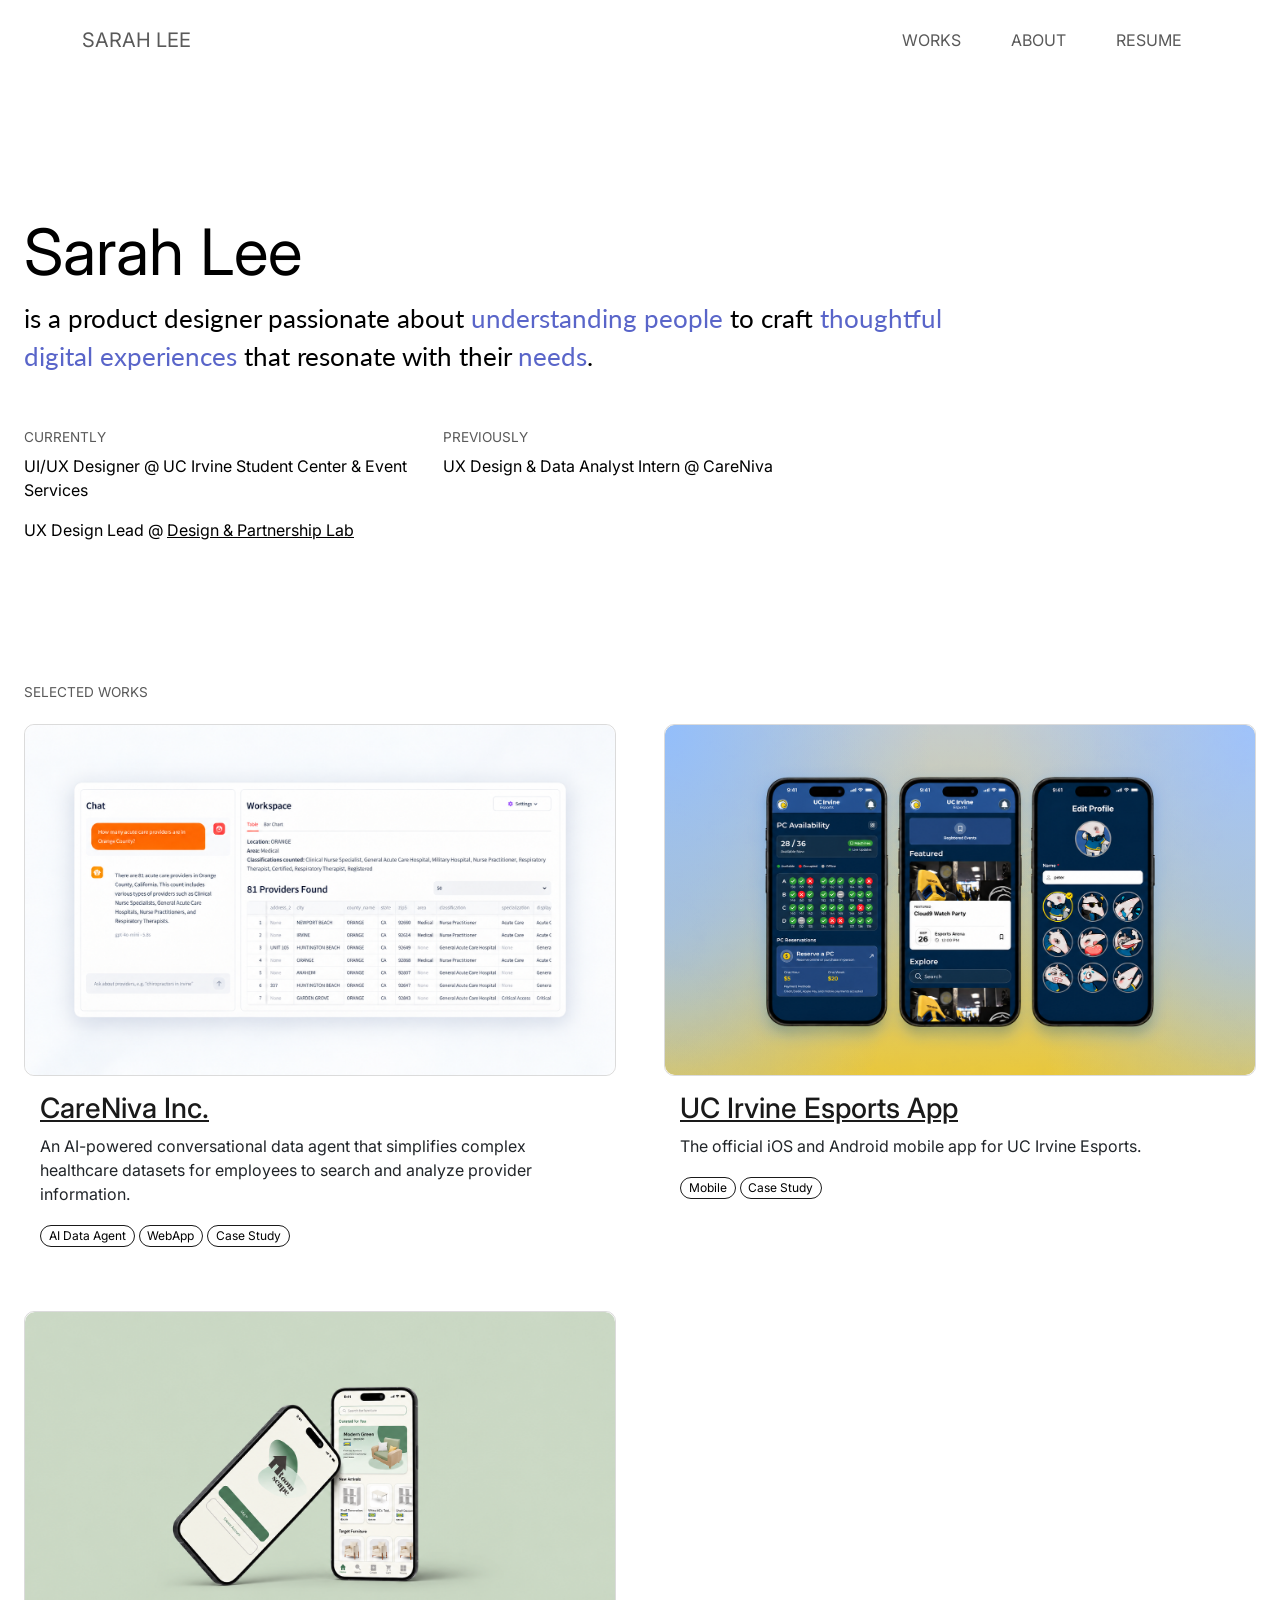
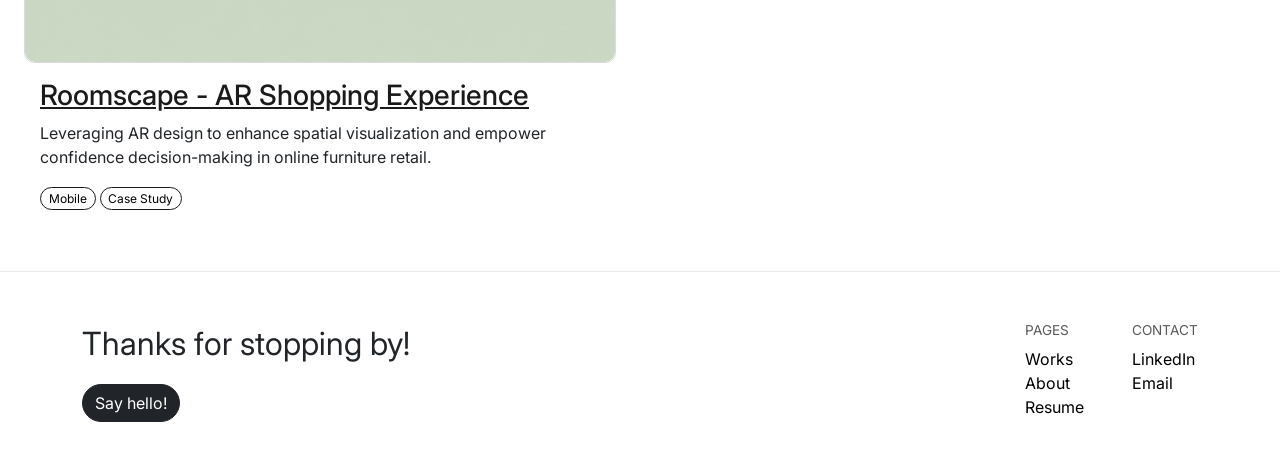
==== commit a699e0df: "new nav bars" ====
--- a/index.html
+++ b/index.html
@@ -62,9 +62,13 @@
       <section class="container top">
         <h1>Sarah Lee</h1>
         <p class="description">
-          is a product designer passionate about understanding people to craft
-          thoughtful<br />
-          digital experiences that resonate with their needs.
+          is a product designer passionate about
+          <span class="highlight-text">understanding people</span> to craft
+          <span class="highlight-text"
+            >thoughtful<br />
+            digital experiences</span
+          >
+          that resonate with their <span class="highlight-text">needs</span>.
         </p>
 
         <div class="row mt-5">
--- a/index.css
+++ b/index.css
@@ -39,6 +39,10 @@
   color: white;
 }
 
+.highlight-text {
+  color: #5965c9;
+}
+
 .portfolio-nav {
   padding: 20px;
 }
@@ -78,7 +82,7 @@
 }
 
 .top a:hover {
-  color: #5965C9;
+  color: #5965c9;
 }
 
 @media screen and (max-width: 640px) {
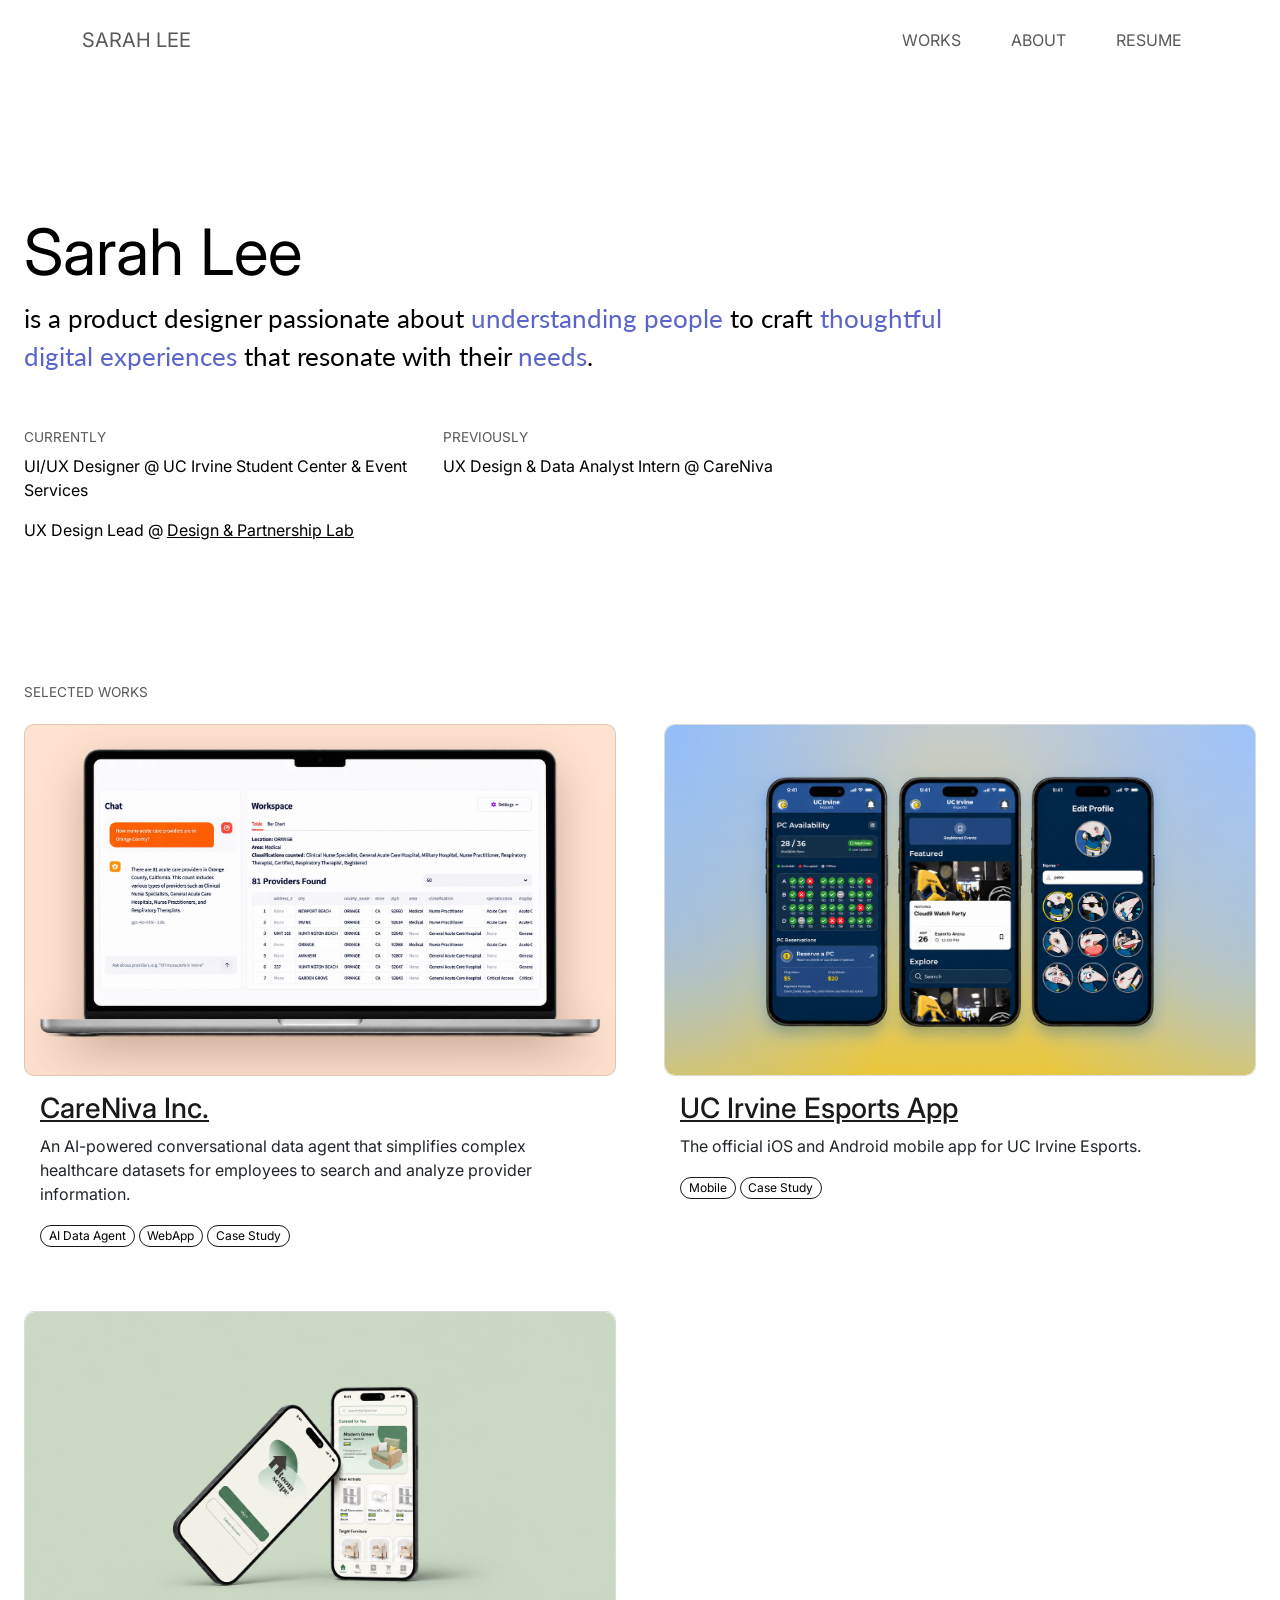
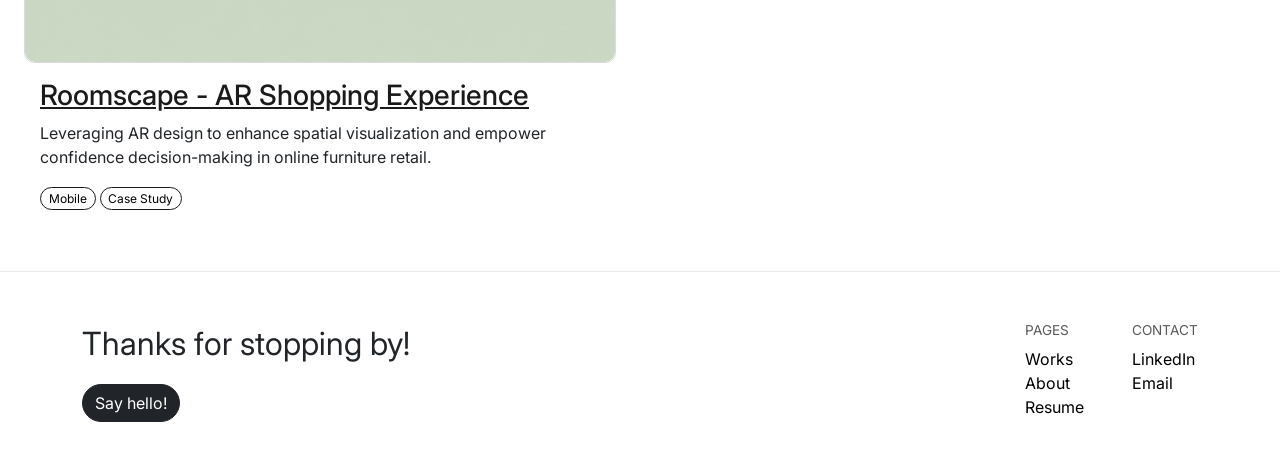
==== commit 5c6f6cec: "more edits" ====
--- a/index.html
+++ b/index.html
@@ -99,10 +99,10 @@
           <!-- card #1 -->
           <div class="col-12 col-md-6">
             <div class="card h-100 works-card">
-              <div class="works-card-media">
+              <div class="works-card-media works-card-media-careniva">
                 <img
-                  src="CareNiva.png"
-                  class="card-img-top works-card-img"
+                  src="CareNiva-cover.png"
+                  class="card-img-top works-card-img works-card-img-careniva"
                   alt="Dashboard of the CareNiva AI data agent conversational bot."
                 />
               </div>
--- a/index.css
+++ b/index.css
@@ -819,11 +819,24 @@
 
 /* ---------- CareNiva case study ---------- */
 .cs-banner-careniva {
-  background-color: #fafcfe;
+  background-color: #ffe2d0;
 }
 
 .cs-banner-esports {
   background: var(--esports-gradient);
+}
+
+.works-card-media-careniva {
+  background-color: #ffe2d0;
+}
+
+.works-card-img-careniva {
+  object-fit: contain;
+  filter: drop-shadow(0 18px 24px rgba(60, 30, 10, 0.28));
+}
+
+.cs-banner-careniva .cs-banner-img {
+  filter: drop-shadow(0 18px 24px rgba(60, 30, 10, 0.28));
 }
 
 .works-card-img-esports {
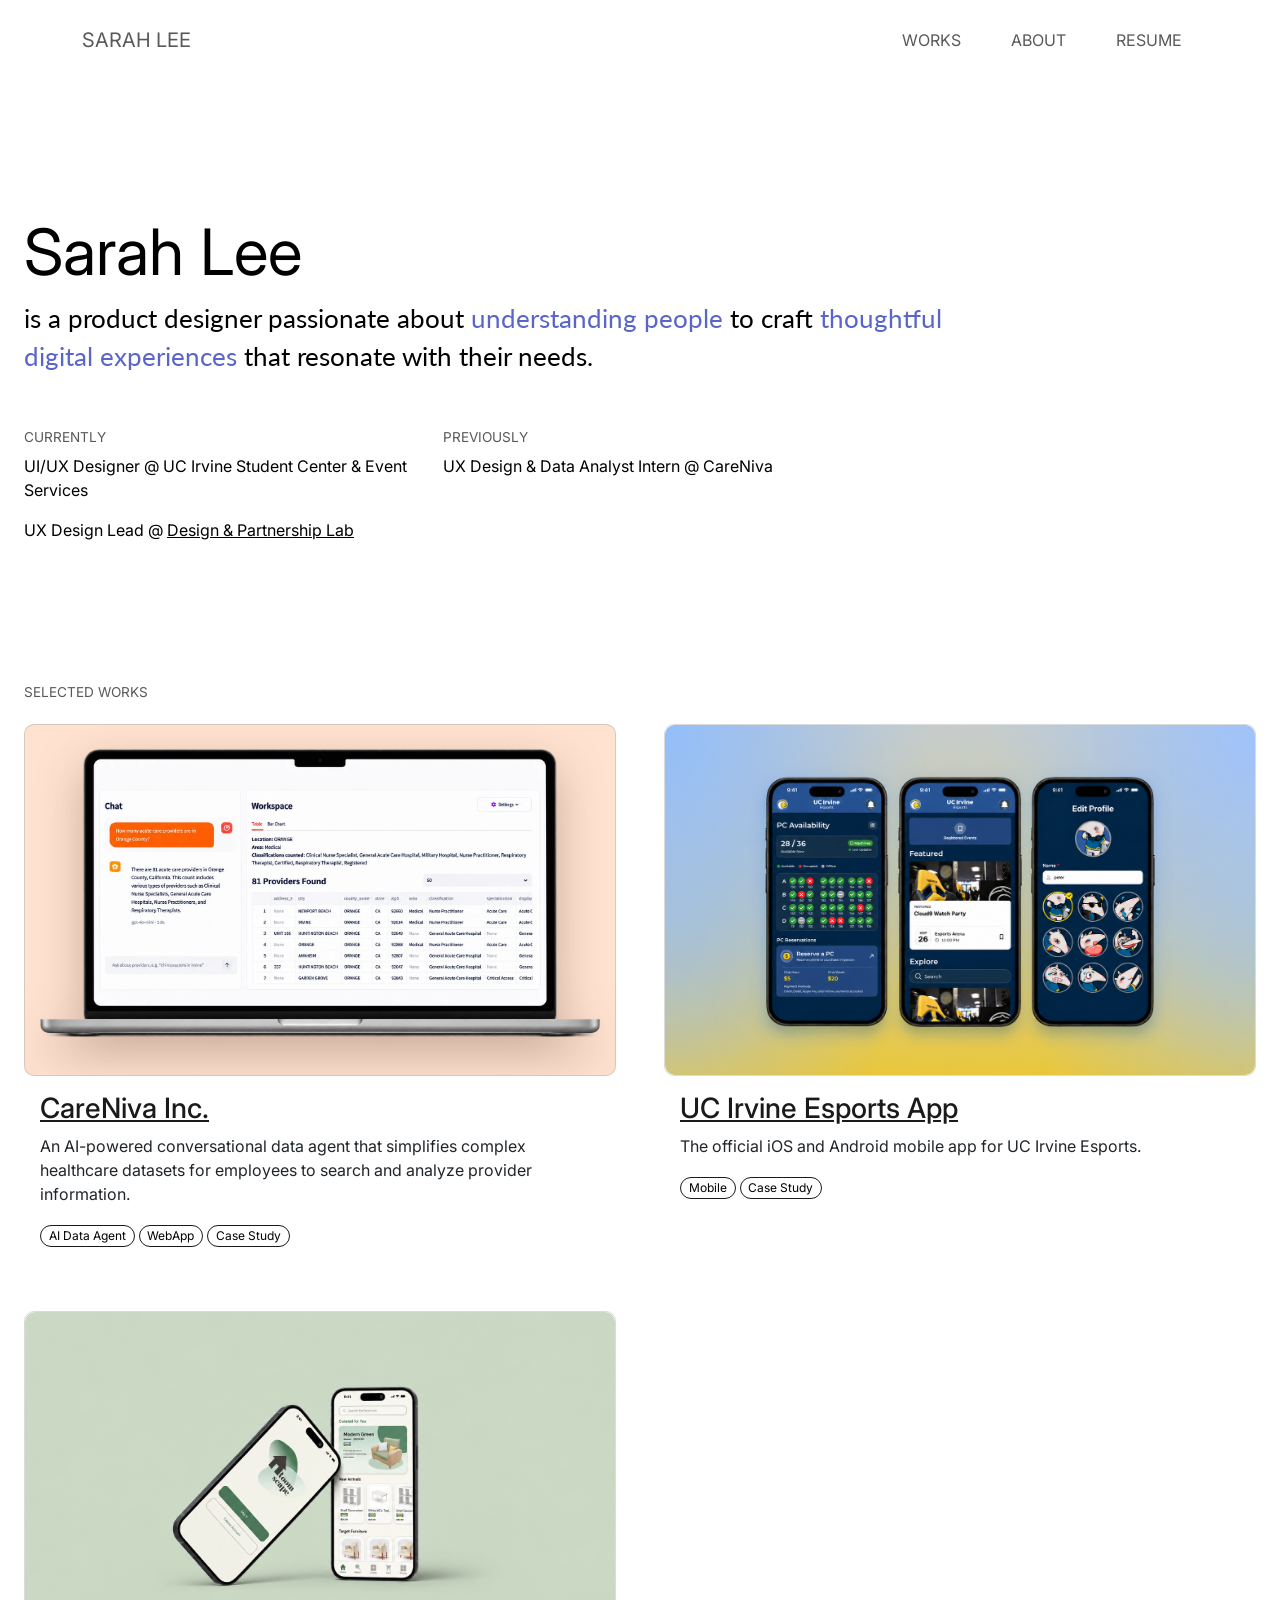
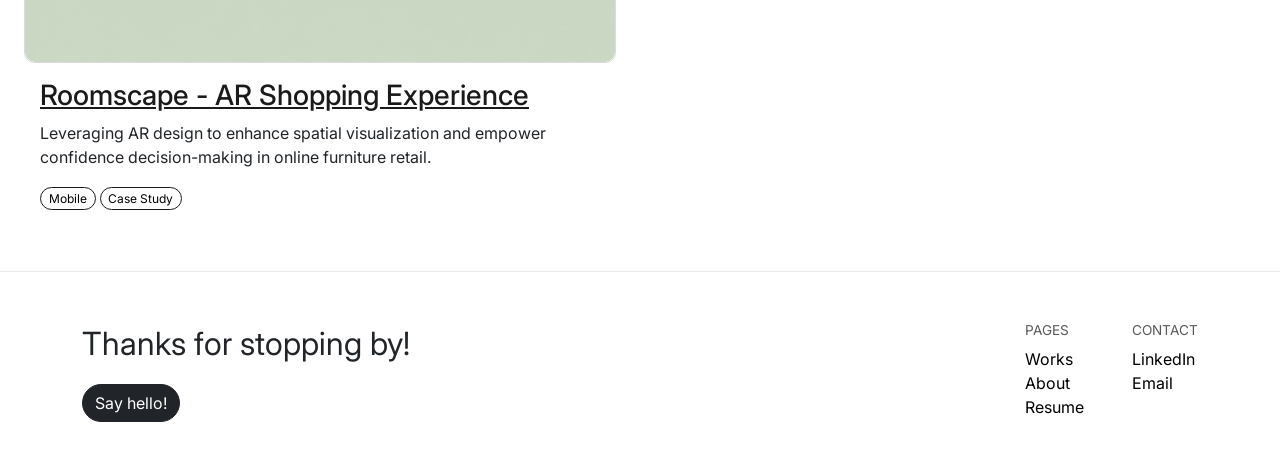
==== commit 8a1d4b7c: "minor edits to portfolio" ====
--- a/index.html
+++ b/index.html
@@ -68,7 +68,7 @@
             >thoughtful<br />
             digital experiences</span
           >
-          that resonate with their <span class="highlight-text">needs</span>.
+          that resonate with their needs.
         </p>
 
         <div class="row mt-5">
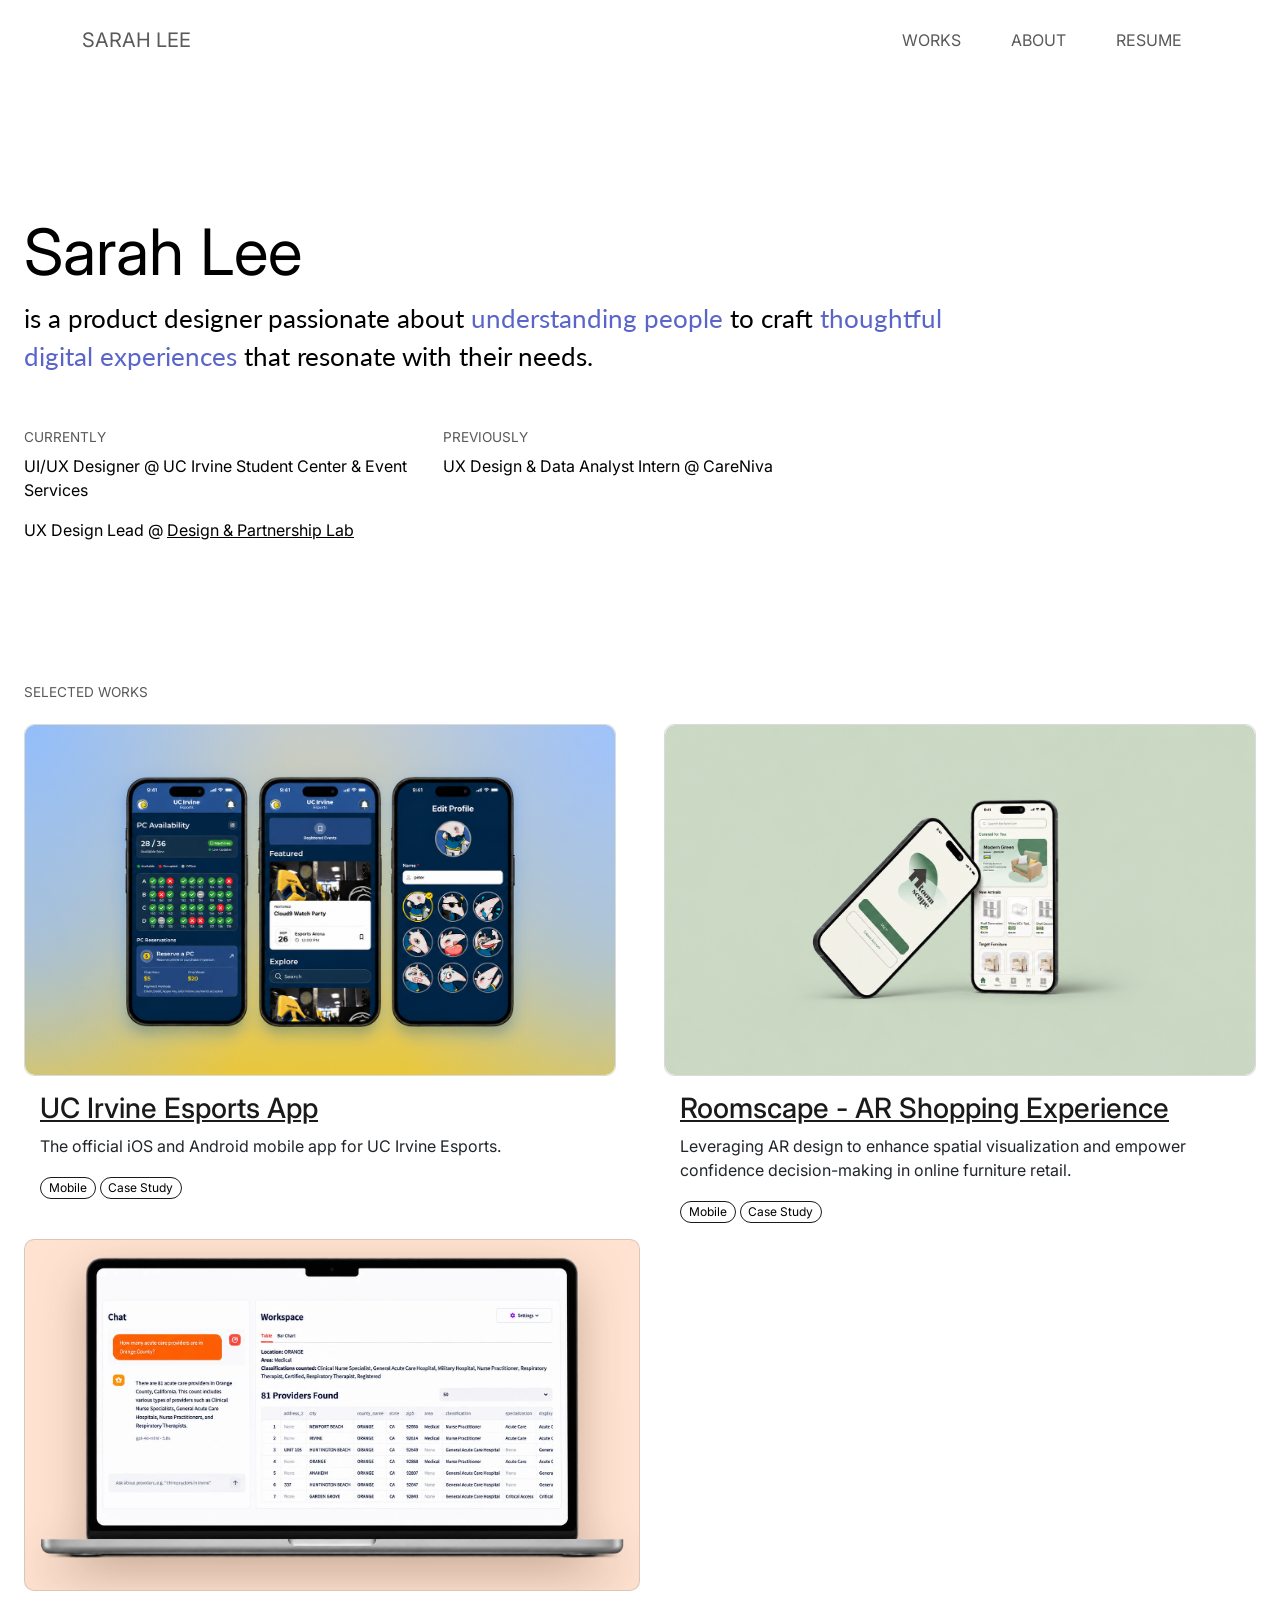
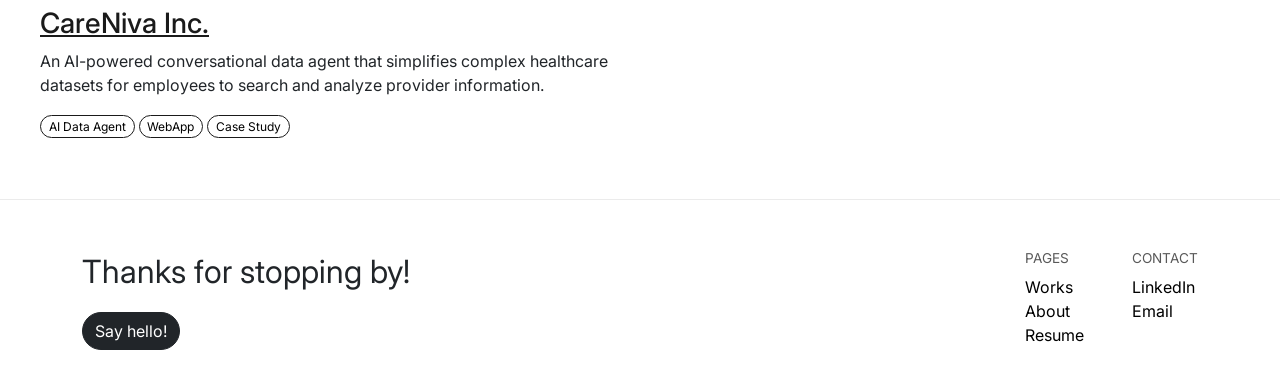
==== commit e924c916: "changed order of cs" ====
--- a/index.html
+++ b/index.html
@@ -99,6 +99,67 @@
           <!-- card #1 -->
           <div class="col-12 col-md-6">
             <div class="card h-100 works-card">
+              <div class="works-card-media">
+                <img
+                  src="UCIesports-cover.png"
+                  class="card-img-top works-card-img works-card-img-esports"
+                  alt="UC Irvine Esports app showing 3 different screens: PC availability, featured events, and editing a profile."
+                />
+              </div>
+              <div class="card-body">
+                <h3 class="card-title">
+                  <a
+                    href="casestudy2.html"
+                    class="stretched-link works-link"
+                    aria-label="UC Irvine Esports App"
+                    >UC Irvine Esports App</a
+                  >
+                </h3>
+                <p class="card-description">
+                  The official iOS and Android mobile app for UC Irvine Esports.
+                </p>
+                <div class="d-none d-md-block">
+                  <span class="badge rounded-pill works-tag">Mobile</span>
+                  <span class="badge rounded-pill works-tag">Case Study</span>
+                </div>
+              </div>
+            </div>
+          </div>
+
+          <!-- card #2 -->
+          <div class="col-12 col-md-6">
+            <div class="card h-100 works-card">
+              <div class="works-card-media">
+                <img
+                  src="RoomscapeApp.png"
+                  class="card-img-top works-card-img"
+                  alt="Roomscape app on two phones showing a login screen and a home screen with furniture recommendations."
+                />
+              </div>
+              <div class="card-body">
+                <h3 class="card-title">
+                  <a
+                    href="casestudy3.html"
+                    class="stretched-link works-link"
+                    aria-label="Roomscape"
+                    >Roomscape - AR Shopping Experience</a
+                  >
+                </h3>
+                <p class="card-description">
+                  Leveraging AR design to enhance spatial visualization and
+                  empower confidence decision-making in online furniture retail.
+                </p>
+                <div class="d-none d-md-block">
+                  <span class="badge rounded-pill works-tag">Mobile</span>
+                  <span class="badge rounded-pill works-tag">Case Study</span>
+                </div>
+              </div>
+            </div>
+          </div>
+        </div>
+          <!-- card #3 -->
+          <div class="col-12 col-md-6">
+            <div class="card h-100 works-card">
               <div class="works-card-media works-card-media-careniva">
                 <img
                   src="CareNiva-cover.png"
@@ -131,67 +192,6 @@
             </div>
           </div>
 
-          <!-- card #2 -->
-          <div class="col-12 col-md-6">
-            <div class="card h-100 works-card">
-              <div class="works-card-media">
-                <img
-                  src="UCIesports-cover.png"
-                  class="card-img-top works-card-img works-card-img-esports"
-                  alt="UC Irvine Esports app showing 3 different screens: PC availability, featured events, and editing a profile."
-                />
-              </div>
-              <div class="card-body">
-                <h3 class="card-title">
-                  <a
-                    href="casestudy2.html"
-                    class="stretched-link works-link"
-                    aria-label="UC Irvine Esports App"
-                    >UC Irvine Esports App</a
-                  >
-                </h3>
-                <p class="card-description">
-                  The official iOS and Android mobile app for UC Irvine Esports.
-                </p>
-                <div class="d-none d-md-block">
-                  <span class="badge rounded-pill works-tag">Mobile</span>
-                  <span class="badge rounded-pill works-tag">Case Study</span>
-                </div>
-              </div>
-            </div>
-          </div>
-
-          <!-- card #3 -->
-          <div class="col-12 col-md-6">
-            <div class="card h-100 works-card">
-              <div class="works-card-media">
-                <img
-                  src="RoomscapeApp.png"
-                  class="card-img-top works-card-img"
-                  alt="Roomscape app on two phones showing a login screen and a home screen with furniture recommendations."
-                />
-              </div>
-              <div class="card-body">
-                <h3 class="card-title">
-                  <a
-                    href="casestudy3.html"
-                    class="stretched-link works-link"
-                    aria-label="Roomscape"
-                    >Roomscape - AR Shopping Experience</a
-                  >
-                </h3>
-                <p class="card-description">
-                  Leveraging AR design to enhance spatial visualization and
-                  empower confidence decision-making in online furniture retail.
-                </p>
-                <div class="d-none d-md-block">
-                  <span class="badge rounded-pill works-tag">Mobile</span>
-                  <span class="badge rounded-pill works-tag">Case Study</span>
-                </div>
-              </div>
-            </div>
-          </div>
-        </div>
       </section>
     </main>
     <!-- footer -->
